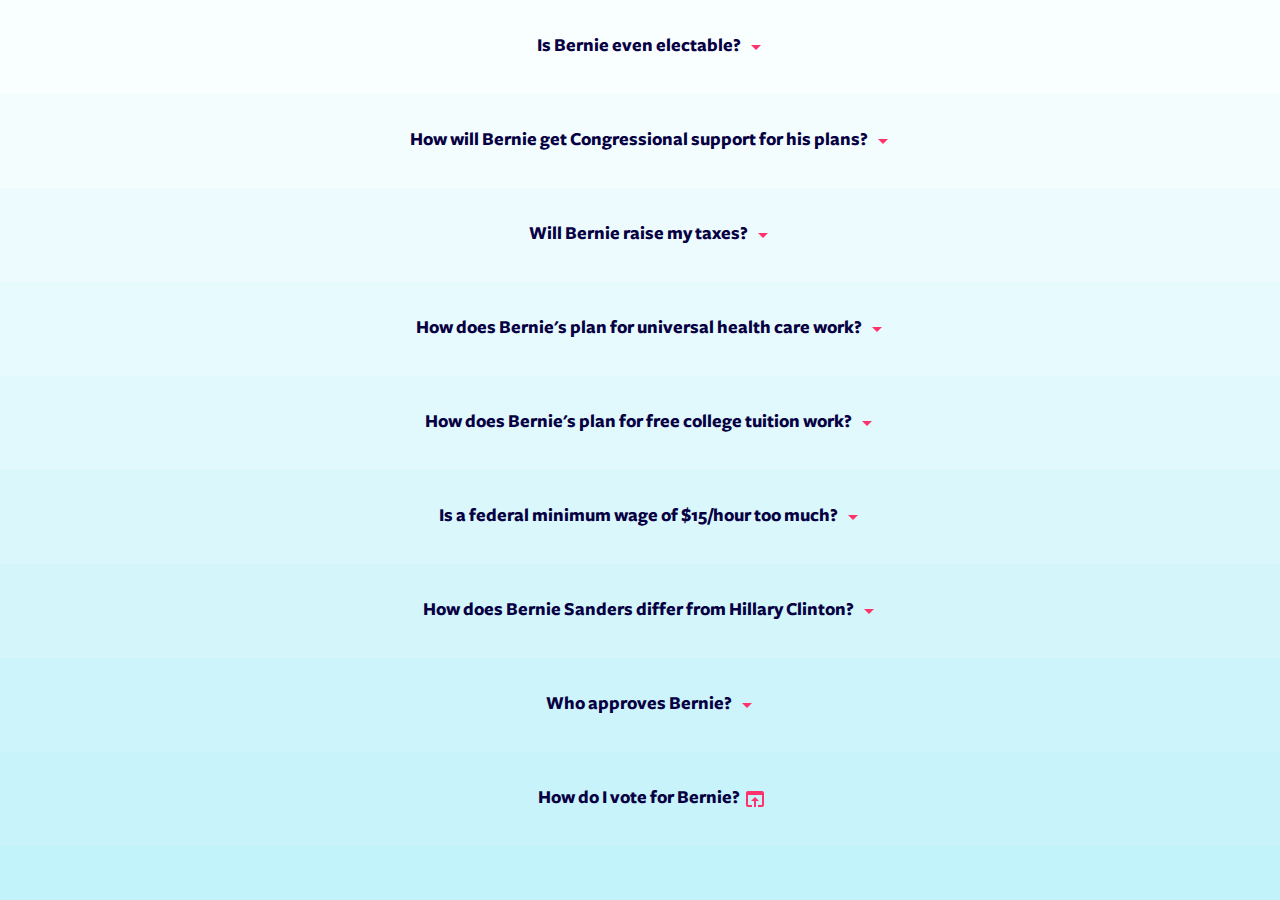
==== index.html @ 49d9fd8c "Update 2016-04-08T23:57:24.904Z" ====
<!doctype html><html lang="en"><head><meta charset="utf-8"><meta name="description" content=""><meta name="viewport" content="width=device-width, initial-scale=1"><meta name="generator" content="Polymer Starter Kit"><title>Sanders Canvassing</title><link rel="shortcut icon" href="images/icon.svg" type="image/svg"><meta name="theme-color" content="#2E3AA1"><link rel="manifest" href="manifest.json"><meta name="msapplication-TileColor" content="#3372DF"><meta name="mobile-web-app-capable" content="yes"><meta name="application-name" content="PSK"><link rel="icon" sizes="192x192" href="images/touch/chrome-touch-icon-192x192.png"><meta name="apple-mobile-web-app-capable" content="yes"><meta name="apple-mobile-web-app-status-bar-style" content="black"><meta name="apple-mobile-web-app-title" content="Sanders Canvassing"><link rel="apple-touch-icon" href="images/touch/apple-touch-icon-57x57.png"><meta name="msapplication-TileImage" content="images/touch/ms-touch-icon-144x144-precomposed.png"><link rel="stylesheet" href="styles/main.css"><script src="bower_components/webcomponentsjs/webcomponents-lite.min.js"></script><link rel="import" href="elements/elements.html"><link rel="import" href="styles/shared-styles.html"></head><body unresolved=""><template is="dom-bind" id="app"><style is="custom-style" include="shared-styles"></style><style is="custom-style">
          .inherit {
              color: inherit;
              background-color: inherit;
          }

          .padBottom {
              margin-bottom: 50px;
          }

          paper-button.customLink {
            --paper-button-raised-keyboard-focus:
            {
                font-weight: normal;
            }

            --paper-button-flat-keyboard-focus::after {
                font-weight: normal;
            }
            
            --paper-button: {
                border-top: 0;
                border-left: 1px solid #353535;
                border-right: 1px solid #353535;
                border-bottom: 1px solid #353535;
                text-transform: inherit;
                /* TODO: Figure out how to get rid of this !important */
                font-weight: normal !important;                  
            }
          }

          iron-icon.customLink {
              --iron-icon-height: 16px;
              --iron-icon-width: 16px;
              --iron-icon-stroke-color: #FF336C;
              --iron-icon-fill-color: #FF336C;
              padding-left: 5px;
              padding-bottom: 2px;
          }
      </style><my-accordion class="topcontent"><my-accordion-page key="1" title="Is Bernie even electable?"><img src="images/d1main.svg" alt="Electability"><my-accordion class="subcontent-drawer"><my-accordion-page key="1" title="If Bernie is more electable, why is he behind in delegate count?"><img src="images/d1subdrawer1.svg" alt="DelegateCount"></my-accordion-page></my-accordion></my-accordion-page><my-accordion-page key="2" title="How will Bernie get Congressional support for his plans?"><img src="images/d2main.svg" alt="CongressionalSupport" class="padBottom"><my-accordion><my-accordion-page key="1" title="What has Bernie managed to get through Congress?"><img src="images/d2subdrawer1.svg" alt="Congress"></my-accordion-page><my-accordion-page key="2" title="What are Bernie's other qualifications?"><img src="images/d2subdrawer2.svg" alt="Qualifications"></my-accordion-page></my-accordion></my-accordion-page><my-accordion-page key="3" title="Will Bernie raise my taxes?"><img src="images/d3main.svg" usemap="#taxes" alt="Taxes" class="padBottom"><map name="taxes"><area shape="rect" coords="7,77,237,142" href="http://www.bernietax.com/#0.0" alt="TaxCalculator" target="_blank"></map><my-accordion><my-accordion-page key="1" title="How will Bernie spend the extra tax money?"><img src="images/d3subdrawer1.svg"></my-accordion-page></my-accordion></my-accordion-page><my-accordion-page key="4" title="How does Bernie's plan for universal health care work?"><img src="images/d4main.svg" usemap="#healthcare" alt="Healthcare" class="padBottom"><map name="healthcare"><area shape="rect" coords="40,313,270,379" href="http://valadian.github.io/SandersHealthcareCalculator" alt="HealtcareCalculator" target="_blank"></map><my-accordion><my-accordion-page key="1" title="Will it be expensive?"><img src="images/d4subdrawer1.svg" alt="IsItExpensive"></my-accordion-page><my-accordion-page key="2" title="How will Bernie pay for it?"><img src="images/d4subdrawer2.svg" alt="PayForIt"></my-accordion-page></my-accordion></my-accordion-page><my-accordion-page key="5" title="How does Bernie's plan for free college tuition work?"><img src="images/d5main.svg" alt="CollegePlan"></my-accordion-page><my-accordion-page key="6" title="Is a federal minimum wage of $15/hour too much?"><img src="images/d6main.svg" alt="MinimumWage" class="padBottom"><my-accordion><my-accordion-page key="1" title="Is the current federal wage really a starvation wage?"><img src="images/d6subdrawer1.svg" alt="StarvationWage"></my-accordion-page><my-accordion-page key="2" title="Won't increasing the minimum wage harm small businesses?"><img src="images/d6subdrawer2.svg" alt="SmallBusiness"></my-accordion-page></my-accordion></my-accordion-page><my-accordion-page key="7" title="How does Bernie Sanders differ from Hillary Clinton?"><img src="images/d7main.svg" alt="Differences"></my-accordion-page><my-accordion-page key="8" title="Who approves Bernie?"><img src="images/D8main.svg" alt="Approval" usemap="#endorsements"><map name="endorsements"><area shape="rect" coords="39,1016,270,1081" href="https://en.wikipedia.org/wiki/List_of_Bernie_Sanders_presidential_campaign_endorsements,_2016" alt="Endorsements" target="_blank"></map></my-accordion-page><my-accordion-page key="9" title="How do I vote for Bernie?" link-url="https://vote.berniesanders.com/"></my-accordion-page></my-accordion></template><script src="scripts/app.js"></script></body></html>
---- styles/main.css ----
@font-face{font-family:JubilatWeb;src:url(../fonts/jubilat-regular-webfont.ttf)}@font-face{font-family:JubilatWeb;src:url(../fonts/jubilat-bold-webfont.ttf);font-weight:700}@font-face{font-family:FreightSansWeb;src:url(../fonts/freight-sans-bold-opentype.otf);font-weight:700}@font-face{font-family:FreightSansWeb;src:url(../fonts/freight-sans-light-opentype.otf)}body{background:#C2F2FA;font-family:JubilatWeb,FreightSansWeb,Roboto,'Helvetica Neue',Helvetica,Arial,sans-serif;color:#333}.page-title{outline:0}
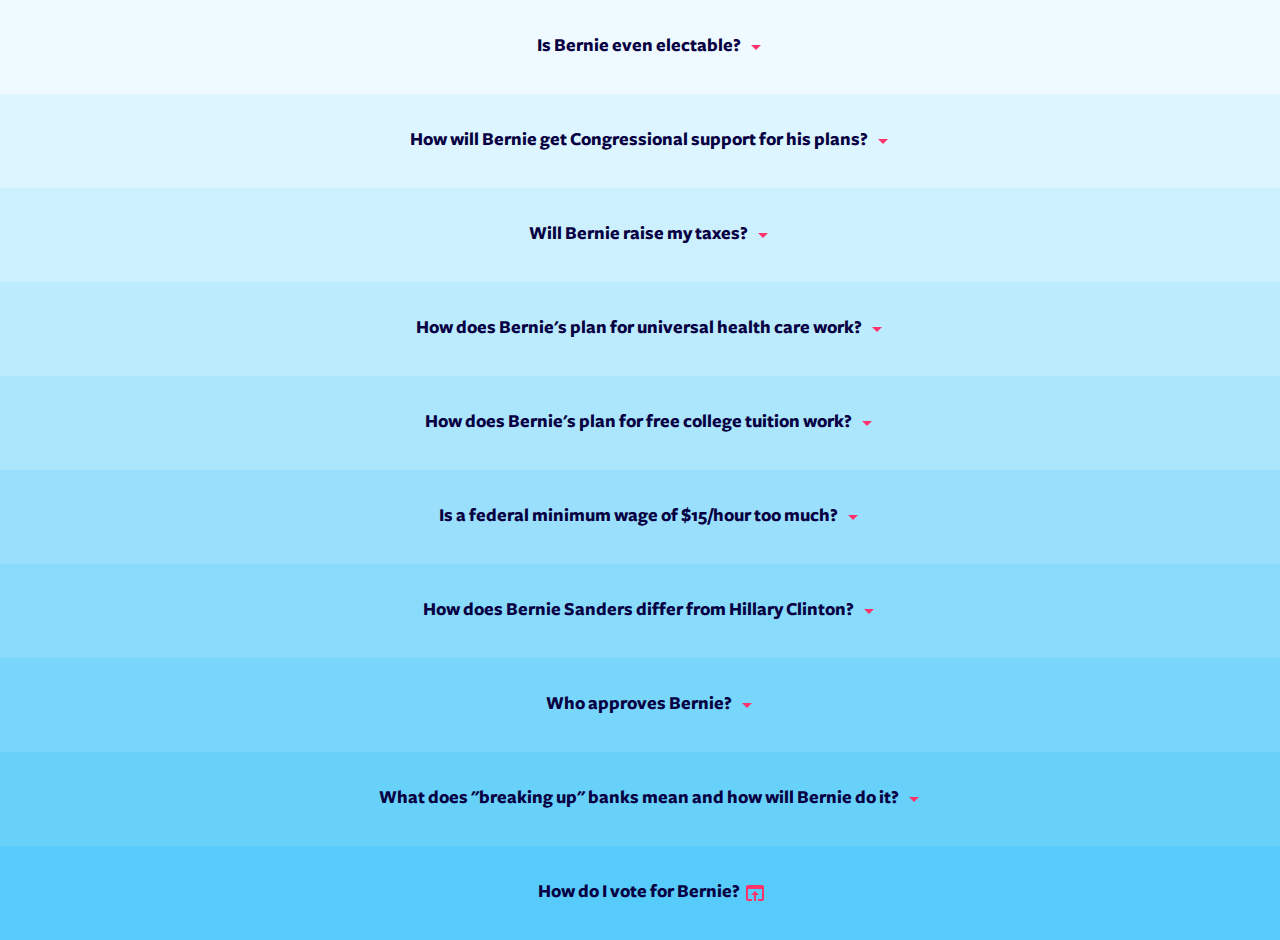
==== commit 90bd211d: "Update 2016-04-09T05:29:20.812Z" ====
--- a/index.html
+++ b/index.html
@@ -1,4 +1,4 @@
-<!doctype html><html lang="en"><head><meta charset="utf-8"><meta name="description" content=""><meta name="viewport" content="width=device-width, initial-scale=1"><meta name="generator" content="Polymer Starter Kit"><title>Sanders Canvassing</title><link rel="shortcut icon" href="images/icon.svg" type="image/svg"><meta name="theme-color" content="#2E3AA1"><link rel="manifest" href="manifest.json"><meta name="msapplication-TileColor" content="#3372DF"><meta name="mobile-web-app-capable" content="yes"><meta name="application-name" content="PSK"><link rel="icon" sizes="192x192" href="images/touch/chrome-touch-icon-192x192.png"><meta name="apple-mobile-web-app-capable" content="yes"><meta name="apple-mobile-web-app-status-bar-style" content="black"><meta name="apple-mobile-web-app-title" content="Sanders Canvassing"><link rel="apple-touch-icon" href="images/touch/apple-touch-icon-57x57.png"><meta name="msapplication-TileImage" content="images/touch/ms-touch-icon-144x144-precomposed.png"><link rel="stylesheet" href="styles/main.css"><script src="bower_components/webcomponentsjs/webcomponents-lite.min.js"></script><link rel="import" href="elements/elements.html"><link rel="import" href="styles/shared-styles.html"></head><body unresolved=""><template is="dom-bind" id="app"><style is="custom-style" include="shared-styles"></style><style is="custom-style">
+<!doctype html><html lang="en"><head><meta charset="utf-8"><meta name="description" content=""><meta name="viewport" content="width=device-width, initial-scale=1"><meta name="generator" content="Polymer Starter Kit"><title>Sanders Canvassing</title><link rel="shortcut icon" href="images/icon.svg" type="image/svg"><base target="_blank"><meta name="theme-color" content="#2E3AA1"><link rel="manifest" href="manifest.json"><meta name="msapplication-TileColor" content="#3372DF"><meta name="mobile-web-app-capable" content="yes"><meta name="application-name" content="PSK"><link rel="icon" sizes="192x192" href="images/touch/chrome-touch-icon-192x192.png"><meta name="apple-mobile-web-app-capable" content="yes"><meta name="apple-mobile-web-app-status-bar-style" content="black"><meta name="apple-mobile-web-app-title" content="Sanders Canvassing"><link rel="apple-touch-icon" href="images/touch/apple-touch-icon-57x57.png"><meta name="msapplication-TileImage" content="images/touch/ms-touch-icon-144x144-precomposed.png"><link rel="stylesheet" href="styles/main.css"><script src="bower_components/webcomponentsjs/webcomponents-lite.min.js"></script><link rel="import" href="elements/elements.html"><link rel="import" href="styles/shared-styles.html"></head><body unresolved=""><template is="dom-bind" id="app"><style is="custom-style" include="shared-styles"></style><style is="custom-style">
           .inherit {
               color: inherit;
               background-color: inherit;
@@ -37,4 +37,4 @@
               padding-left: 5px;
               padding-bottom: 2px;
           }
-      </style><my-accordion class="topcontent"><my-accordion-page key="1" title="Is Bernie even electable?"><img src="images/d1main.svg" alt="Electability"><my-accordion class="subcontent-drawer"><my-accordion-page key="1" title="If Bernie is more electable, why is he behind in delegate count?"><img src="images/d1subdrawer1.svg" alt="DelegateCount"></my-accordion-page></my-accordion></my-accordion-page><my-accordion-page key="2" title="How will Bernie get Congressional support for his plans?"><img src="images/d2main.svg" alt="CongressionalSupport" class="padBottom"><my-accordion><my-accordion-page key="1" title="What has Bernie managed to get through Congress?"><img src="images/d2subdrawer1.svg" alt="Congress"></my-accordion-page><my-accordion-page key="2" title="What are Bernie's other qualifications?"><img src="images/d2subdrawer2.svg" alt="Qualifications"></my-accordion-page></my-accordion></my-accordion-page><my-accordion-page key="3" title="Will Bernie raise my taxes?"><img src="images/d3main.svg" usemap="#taxes" alt="Taxes" class="padBottom"><map name="taxes"><area shape="rect" coords="7,77,237,142" href="http://www.bernietax.com/#0.0" alt="TaxCalculator" target="_blank"></map><my-accordion><my-accordion-page key="1" title="How will Bernie spend the extra tax money?"><img src="images/d3subdrawer1.svg"></my-accordion-page></my-accordion></my-accordion-page><my-accordion-page key="4" title="How does Bernie's plan for universal health care work?"><img src="images/d4main.svg" usemap="#healthcare" alt="Healthcare" class="padBottom"><map name="healthcare"><area shape="rect" coords="40,313,270,379" href="http://valadian.github.io/SandersHealthcareCalculator" alt="HealtcareCalculator" target="_blank"></map><my-accordion><my-accordion-page key="1" title="Will it be expensive?"><img src="images/d4subdrawer1.svg" alt="IsItExpensive"></my-accordion-page><my-accordion-page key="2" title="How will Bernie pay for it?"><img src="images/d4subdrawer2.svg" alt="PayForIt"></my-accordion-page></my-accordion></my-accordion-page><my-accordion-page key="5" title="How does Bernie's plan for free college tuition work?"><img src="images/d5main.svg" alt="CollegePlan"></my-accordion-page><my-accordion-page key="6" title="Is a federal minimum wage of $15/hour too much?"><img src="images/d6main.svg" alt="MinimumWage" class="padBottom"><my-accordion><my-accordion-page key="1" title="Is the current federal wage really a starvation wage?"><img src="images/d6subdrawer1.svg" alt="StarvationWage"></my-accordion-page><my-accordion-page key="2" title="Won't increasing the minimum wage harm small businesses?"><img src="images/d6subdrawer2.svg" alt="SmallBusiness"></my-accordion-page></my-accordion></my-accordion-page><my-accordion-page key="7" title="How does Bernie Sanders differ from Hillary Clinton?"><img src="images/d7main.svg" alt="Differences"></my-accordion-page><my-accordion-page key="8" title="Who approves Bernie?"><img src="images/D8main.svg" alt="Approval" usemap="#endorsements"><map name="endorsements"><area shape="rect" coords="39,1016,270,1081" href="https://en.wikipedia.org/wiki/List_of_Bernie_Sanders_presidential_campaign_endorsements,_2016" alt="Endorsements" target="_blank"></map></my-accordion-page><my-accordion-page key="9" title="How do I vote for Bernie?" link-url="https://vote.berniesanders.com/"></my-accordion-page></my-accordion></template><script src="scripts/app.js"></script></body></html>+      </style><my-accordion class="topcontent"><my-accordion-page key="1" title="Is Bernie even electable?"><img src="images/d1main.svg" alt="Electability"><my-accordion class="subcontent-drawer"><my-accordion-page key="1" title="If Bernie is more electable, why is he behind in delegate count?"><img src="images/d1subdrawer1.svg" alt="DelegateCount"></my-accordion-page><my-accordion-page key="2" title="Sources and Additional Reading"><ul><li><a href="https://www.qu.edu/images/polling/us/us02182016_Urpfd42.pdf">Quinnipiac University Poll: American Voters Feel the Bern:</a></li><li><a href="http://fivethirtyeight.com/features/donald-trump-is-really-unpopular-with-general-election-voters/">FiveThirtyEight Favorability Ratings:</a></li><li><a href="http://robertreich.org/post/138036377515">General Election Matchups:</a></li><li><a href="http://elections.huffingtonpost.com/pollster/2016-national-democratic-primary">HuffPost’s 2016 National Democratic Primary Poll tracker:</a></li><li><a href="http://time.com/4279143/bernie-sanders-breaks-fundraising-record/">Time: Bernie Sanders Breaks Fundraising Record:</a></li><li><a href="http://www.theatlantic.com/politics/archive/2016/03/bernie-sanders-fundraising/471648/">The Atlantic: Bernie Sanders’s Big Money:</a></li><li><a href="http://www.nytimes.com/interactive/2016/us/elections/election-2016-campaign-money-race.html">NYT: Campaign funding:</a></li><li><a href="http://observer.com/2015/12/shock-poll-bernie-sanders-is-the-most-electable-candidate-in-either-party/">Bernie Sanders is the Most Electable Candidate in Either Party:</a></li><li><a href="http://www.huffingtonpost.com/benjamin-studebaker/why-bernie-sanders-is-more-electable_b_9219882.html">Why Bernie Sanders is more Electable:</a></li><li><a href="http://www.salon.com/2016/02/19/hillary_clinton_just_cant_win_democrats_need_to_accept_that_only_bernie_sanders_can_defeat_the_gop/">Only Bernie Sanders can defeat the GOP</a></li></ul></my-accordion-page></my-accordion></my-accordion-page><my-accordion-page key="2" title="How will Bernie get Congressional support for his plans?"><img src="images/d2main.svg" alt="CongressionalSupport" class="padBottom"><my-accordion><my-accordion-page key="1" title="What has Bernie managed to get through Congress?"><img src="images/d2subdrawer1.svg" alt="Congress"></my-accordion-page><my-accordion-page key="2" title="What are Bernie's other qualifications?"><img src="images/d2subdrawer2.svg" alt="Qualifications"></my-accordion-page><my-accordion-page key="3" title="Sources and Additional Reading"><ul><li><a href="https://docs.google.com/spreadsheets/d/1MZGzbSWESE8t18GGzrgc2FfL0b5tz-vmNf-F_-w5yN4/edit?usp=sharing">The complete list of Sanders Democrats:</a></li><li><a href="https://www.facebook.com/SandersDemocrats/">Sanders Democrats Facebook Group:</a></li><li><a href="http://www.rollingstone.com/politics/news/inside-the-horror-show-that-is-congress-20050825">2005 Rolling Stone profile:</a></li><li><a href="http://www.alternet.org/election-2016/bernie-gets-it-done-sanders-record-pushing-through-major-reforms-will-surprise-you">Alternet: Bernie Gets it Done:</a></li><li><a href="http://www.nytimes.com/2016/03/15/us/politics/bernie-sanders-amendments.html">NYT: Via Legislative Side Doors, Bernie Sanders Won Modest Victories:</a></li><li><a href="http://www.msnbc.com/msnbc/bernie-sanders-remakes-budget-committee-his-image">MSNBC: Bernie Sanders remakes Budget Committee in his image:</a></li><li><a href="http://www.sanders.senate.gov/legislative-landmarks">Legislative Landmarks</a></li></ul></my-accordion-page></my-accordion></my-accordion-page><my-accordion-page key="3" title="Will Bernie raise my taxes?"><img src="images/d3main.svg" usemap="#taxes" alt="Taxes" class="padBottom"><map name="taxes"><area shape="rect" coords="7,77,237,142" href="http://www.bernietax.com/#0.0" alt="TaxCalculator" target="_blank"></map><my-accordion><my-accordion-page key="1" title="How will Bernie spend the extra tax money?"><img src="images/d3subdrawer1.svg"></my-accordion-page><my-accordion-page key="2" title="Sources and Additional Reading"><ul><li><a href="http://www.berniesanders.com">berniesanders.com</a></li></ul></my-accordion-page></my-accordion></my-accordion-page><my-accordion-page key="4" title="How does Bernie's plan for universal health care work?"><img src="images/d4main.svg" usemap="#healthcare" alt="Healthcare" class="padBottom"><map name="healthcare"><area shape="rect" coords="40,313,270,379" href="http://valadian.github.io/SandersHealthcareCalculator" alt="HealtcareCalculator" target="_blank"></map><my-accordion><my-accordion-page key="1" title="Will it be expensive?"><img src="images/d4subdrawer1.svg" alt="IsItExpensive"></my-accordion-page><my-accordion-page key="2" title="How will Bernie pay for it?"><img src="images/d4subdrawer2.svg" alt="PayForIt"></my-accordion-page><my-accordion-page key="3" title="Sources and Additional Reading"><ul><li><a href="http://www.berniesanders.com">Policy info from berniesanders.com</a></li><li><a href="http://www.commonwealthfund.org/publications/press-releases/2015/oct/us-spends-more-on-health-care-than-other-nations">The Common Wealth Fund: US Spends more on Health Care than other High-Income Nations But has Lower Life Expectancy, Worse Health:</a></li><li><a href="http://www.bbc.com/news/business-28212223">http://www.bbc.com/news/business-28212223</a></li><li><a href="http://www.alternet.org/economy/robert-reich-would-you-rather-2-or-3-big-health-">http://www.alternet.org/economy/robert-reich-would-you-rather-2-or-3-big-health-</a></li><li><a href="http://www.ibtimes.com/obamacare-effect-top-us-insurers-reward-shareholders-healthcare-costs-climb-2032391">insurance-companies-or-govt-run-single-payer</a></li><li><a href="http://www.modernhealthcare.com/article/20150203/NEWS/302039967">http://www.modernhealthcare.com/article/20150203/NEWS/302039967</a></li><li><a href="http://connect.dcat.org/blogs/patricia-van-arnum/2015/08/03/outlook-2018-the-current-">http://connect.dcat.org/blogs/patricia-van-arnum/2015/08/03/outlook-2018-the-current-and-future-direction-of-the-pharma-industry#.VvyFPZNViko</a></li></ul></my-accordion-page></my-accordion></my-accordion-page><my-accordion-page key="5" title="How does Bernie's plan for free college tuition work?"><img src="images/d5main.svg" alt="CollegePlan"><my-accordion><my-accordion-page key="1" title="Sources and Additional Reading"><ul><li><a href="http://www.berniesanders.com">Info from berniesanders.com</a></li></ul></my-accordion-page></my-accordion></my-accordion-page><my-accordion-page key="6" title="Is a federal minimum wage of $15/hour too much?"><img src="images/d6main.svg" alt="MinimumWage" class="padBottom"><my-accordion><my-accordion-page key="1" title="Is the current federal wage really a starvation wage?"><img src="images/d6subdrawer1.svg" alt="StarvationWage"></my-accordion-page><my-accordion-page key="2" title="Won't increasing the minimum wage harm small businesses?"><img src="images/d6subdrawer2.svg" alt="SmallBusiness"></my-accordion-page><my-accordion-page key="3" title="Sources and Additional Reading"><ul><li><a href="http://www.berniesanders.com">Berniesanders.com</a></li><li><a href="http://www.feelthebern.org">feelthebern.org</a></li><li><a href="http://www.epi.org/publication/safety-net-savings-from-raising-minimum-wage/">Graphs on the minimum wage:</a></li><li><a href="http://nlihc.org/sites/default/files/oor/OOR2015_Factsheet.pdf">2015 National Low Income Housing Coalition Factsheet:</a></li><li><a href="http://www.thenation.com/article/bernie-sanders-will-make-the-economy-great-again/">The Nation: Bernie Sanders Will Make the Economy Great Again:</a></li><li><a href="http://www.seattle.gov/laborstandards/minimum-wage">Seattle’s $15/hr minimum wage:</a></li><li><a href="http://cepr.net/blogs/cepr-blog/2014-job-creation-in-states-that-raised-the-minimum-wage">Center for Economic and Policy Research’s 2014 study on the benefits of raising the minimum wage:</a></li><li><a href="http://www.theatlantic.com/politics/archive/2016/03/a-major-leap-for-the-minimum-wage/475920/">The Atlantic: A Major Leap for the Minimum Wage:</a></li></ul></my-accordion-page></my-accordion></my-accordion-page><my-accordion-page key="7" title="How does Bernie Sanders differ from Hillary Clinton?"><img src="images/d7main.svg" alt="Differences"><my-accordion><my-accordion-page key="1" title="Sources and Additional Reading"><ul><li><a href="http://www.politifact.com/punditfact/article/2015/sep/02/11-examples-hillary-clinton-and-bernie-sanders-hol/">Voting Record Chart:</a></li><li><a href="http://www.politifact.com/truth-o-meter/statements/2015/jul/07/facebook-posts/meme-says-hillary-clintons-top-donors-are-banks-an/">Funding Chart:</a></li><li><a href="http://politicalcompass.org/uselection2016">Political Compass Chart:</a></li></ul></my-accordion-page></my-accordion></my-accordion-page><my-accordion-page key="8" title="Who approves Bernie?"><img src="images/D8main.svg" alt="Approval" usemap="#endorsements"><map name="endorsements"><area shape="rect" coords="39,1016,270,1081" href="https://en.wikipedia.org/wiki/List_of_Bernie_Sanders_presidential_campaign_endorsements,_2016" alt="Endorsements" target="_blank"></map><my-accordion><my-accordion-page key="1" title="Sources and Additional Reading"><ul><li><a href="http://www.nytimes.com/live/new-hampshire-primary-2016-election/a-prominent-bernie-sanders-critic-ta-nehisi-coates-is-now-a-fan/">Ta Nehisi Coates:</a></li><li><a href="http://vetsforbernie.org/what-vets-say-about-bernie/">Veterans:</a></li><li><a href="http://vetsforbernie.org/honors/">Veterans:</a></li><li><a href="http://www.politicususa.com/2016/01/14/170-economists-bernie-sanders-plan-reform-wall-st-rein-greed.html">170 top economists:</a></li><li><a href="http://www.politico.com/story/2016/02/bernie-sanders-robert-reich-endorsement-219892">Robert Reich:</a></li><li><a href="http://www.democracynow.org/2015/11/12/stiglitz_sanders_is_right_everybody_has">Joseph Stiglitz:</a></li><li><a href="http://www.theguardian.com/us-news/commentisfree/2016/feb/16/thomas-piketty-bernie-sanders-us-election-2016">Thomas Piketty:</a></li><li><a href="https://www.facebook.com/drcornelwest/posts/10155953989390111">Dr. Cornel West:</a></li><li><a href="http://www.thenation.com/article/bernie-sanders-just-won-two-of-his-biggest-endorsements-in-a-long-campaign/">Tulsi Gabbard:</a></li><li><a href="https://berniesanders.com/artists/">Artists for Bernie:</a></li><li><a href="http://feelthebern.org/endorsements-for-bernie-sanders/">Individuals/Organizations:</a></li></ul></my-accordion-page></my-accordion></my-accordion-page><my-accordion-page key="9" title="What does &quot;breaking up&quot; banks mean and how will Bernie do it?"><img src="images/d9main.svg" alt="BreakingUpBanks"><my-accordion><my-accordion><my-accordion-page key="1" title="Sources and Additional Reading"><ul><li><a href="http://www.citizen.org/Page.aspx?pid=5359">Breaking Up Banks FAQs:</a></li><li><a href="https://berniesanders.com/statement-by-senator-bernie-sanders-on-wall-street-and-the-economy/">Bernie’s plan:</a></li><li><a href="http://rooseveltinstitute.org/sanders-ending-tbtf/">http://rooseveltinstitute.org/sanders-ending-tbtf/</a></li></ul></my-accordion-page></my-accordion></my-accordion></my-accordion-page><my-accordion-page key="10" title="How do I vote for Bernie?" link-url="https://vote.berniesanders.com/"></my-accordion-page></my-accordion></template><script src="scripts/app.js"></script></body></html>--- a/styles/main.css
+++ b/styles/main.css
@@ -1 +1 @@
-@font-face{font-family:JubilatWeb;src:url(../fonts/jubilat-regular-webfont.ttf)}@font-face{font-family:JubilatWeb;src:url(../fonts/jubilat-bold-webfont.ttf);font-weight:700}@font-face{font-family:FreightSansWeb;src:url(../fonts/freight-sans-bold-opentype.otf);font-weight:700}@font-face{font-family:FreightSansWeb;src:url(../fonts/freight-sans-light-opentype.otf)}body{background:#C2F2FA;font-family:JubilatWeb,FreightSansWeb,Roboto,'Helvetica Neue',Helvetica,Arial,sans-serif;color:#333}.page-title{outline:0}+@font-face{font-family:JubilatWeb;src:url(../fonts/jubilat-regular-webfont.ttf)}@font-face{font-family:JubilatWeb;src:url(../fonts/jubilat-bold-webfont.ttf);font-weight:700}@font-face{font-family:FreightSansWeb;src:url(../fonts/freight-sans-bold-opentype.otf);font-weight:700}@font-face{font-family:FreightSansWeb;src:url(../fonts/freight-sans-light-opentype.otf)}body{background:#57CCFA;font-family:JubilatWeb,FreightSansWeb,Roboto,'Helvetica Neue',Helvetica,Arial,sans-serif;color:#333}.page-title{outline:0}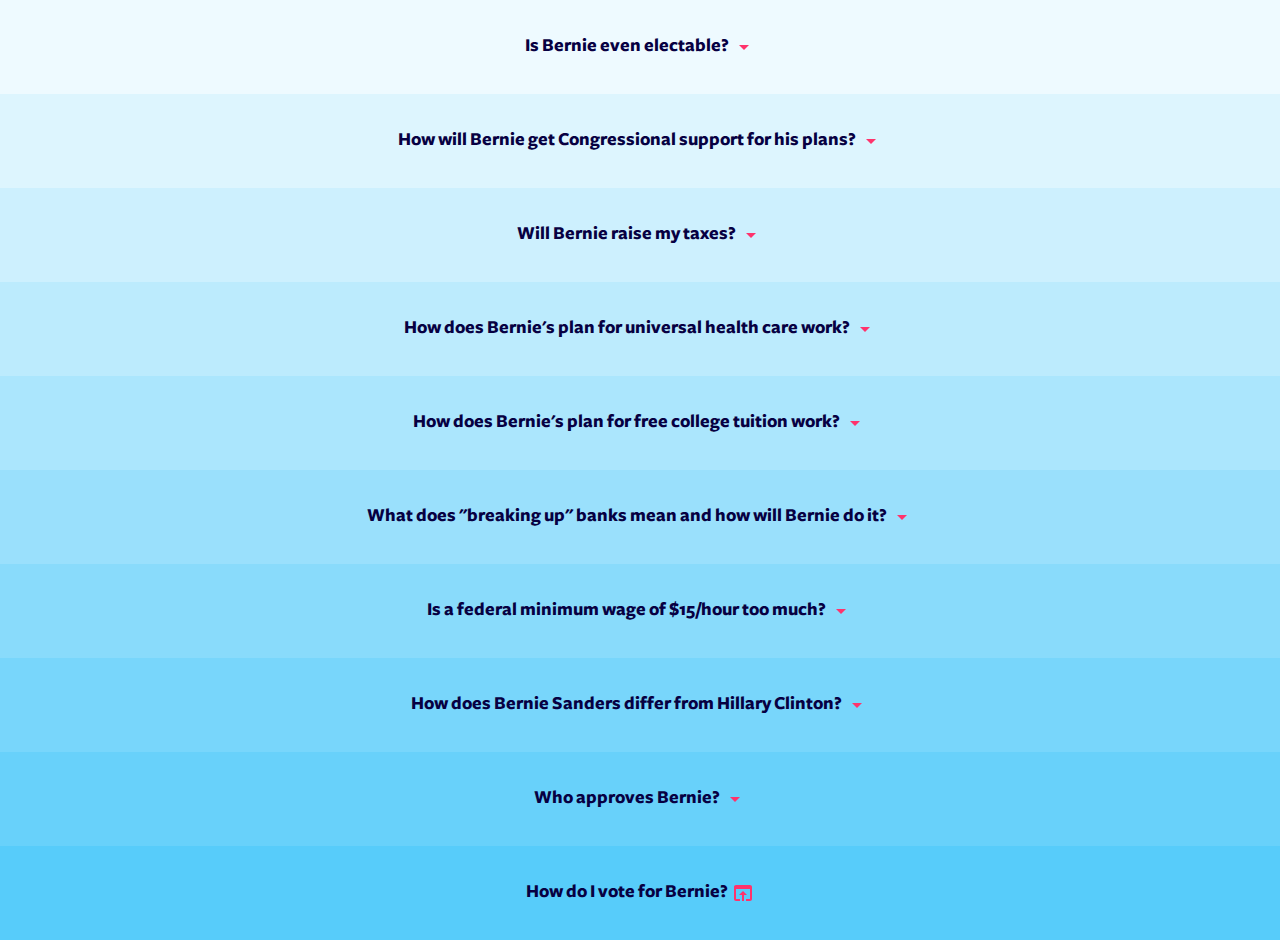
==== commit 92f98b43: "Update 2016-04-09T18:18:57.815Z" ====
--- a/index.html
+++ b/index.html
@@ -37,4 +37,4 @@
               padding-left: 5px;
               padding-bottom: 2px;
           }
-      </style><my-accordion class="topcontent"><my-accordion-page key="1" title="Is Bernie even electable?"><img src="images/d1main.svg" alt="Electability"><my-accordion class="subcontent-drawer"><my-accordion-page key="1" title="If Bernie is more electable, why is he behind in delegate count?"><img src="images/d1subdrawer1.svg" alt="DelegateCount"></my-accordion-page><my-accordion-page key="2" title="Sources and Additional Reading"><ul><li><a href="https://www.qu.edu/images/polling/us/us02182016_Urpfd42.pdf">Quinnipiac University Poll: American Voters Feel the Bern:</a></li><li><a href="http://fivethirtyeight.com/features/donald-trump-is-really-unpopular-with-general-election-voters/">FiveThirtyEight Favorability Ratings:</a></li><li><a href="http://robertreich.org/post/138036377515">General Election Matchups:</a></li><li><a href="http://elections.huffingtonpost.com/pollster/2016-national-democratic-primary">HuffPost’s 2016 National Democratic Primary Poll tracker:</a></li><li><a href="http://time.com/4279143/bernie-sanders-breaks-fundraising-record/">Time: Bernie Sanders Breaks Fundraising Record:</a></li><li><a href="http://www.theatlantic.com/politics/archive/2016/03/bernie-sanders-fundraising/471648/">The Atlantic: Bernie Sanders’s Big Money:</a></li><li><a href="http://www.nytimes.com/interactive/2016/us/elections/election-2016-campaign-money-race.html">NYT: Campaign funding:</a></li><li><a href="http://observer.com/2015/12/shock-poll-bernie-sanders-is-the-most-electable-candidate-in-either-party/">Bernie Sanders is the Most Electable Candidate in Either Party:</a></li><li><a href="http://www.huffingtonpost.com/benjamin-studebaker/why-bernie-sanders-is-more-electable_b_9219882.html">Why Bernie Sanders is more Electable:</a></li><li><a href="http://www.salon.com/2016/02/19/hillary_clinton_just_cant_win_democrats_need_to_accept_that_only_bernie_sanders_can_defeat_the_gop/">Only Bernie Sanders can defeat the GOP</a></li></ul></my-accordion-page></my-accordion></my-accordion-page><my-accordion-page key="2" title="How will Bernie get Congressional support for his plans?"><img src="images/d2main.svg" alt="CongressionalSupport" class="padBottom"><my-accordion><my-accordion-page key="1" title="What has Bernie managed to get through Congress?"><img src="images/d2subdrawer1.svg" alt="Congress"></my-accordion-page><my-accordion-page key="2" title="What are Bernie's other qualifications?"><img src="images/d2subdrawer2.svg" alt="Qualifications"></my-accordion-page><my-accordion-page key="3" title="Sources and Additional Reading"><ul><li><a href="https://docs.google.com/spreadsheets/d/1MZGzbSWESE8t18GGzrgc2FfL0b5tz-vmNf-F_-w5yN4/edit?usp=sharing">The complete list of Sanders Democrats:</a></li><li><a href="https://www.facebook.com/SandersDemocrats/">Sanders Democrats Facebook Group:</a></li><li><a href="http://www.rollingstone.com/politics/news/inside-the-horror-show-that-is-congress-20050825">2005 Rolling Stone profile:</a></li><li><a href="http://www.alternet.org/election-2016/bernie-gets-it-done-sanders-record-pushing-through-major-reforms-will-surprise-you">Alternet: Bernie Gets it Done:</a></li><li><a href="http://www.nytimes.com/2016/03/15/us/politics/bernie-sanders-amendments.html">NYT: Via Legislative Side Doors, Bernie Sanders Won Modest Victories:</a></li><li><a href="http://www.msnbc.com/msnbc/bernie-sanders-remakes-budget-committee-his-image">MSNBC: Bernie Sanders remakes Budget Committee in his image:</a></li><li><a href="http://www.sanders.senate.gov/legislative-landmarks">Legislative Landmarks</a></li></ul></my-accordion-page></my-accordion></my-accordion-page><my-accordion-page key="3" title="Will Bernie raise my taxes?"><img src="images/d3main.svg" usemap="#taxes" alt="Taxes" class="padBottom"><map name="taxes"><area shape="rect" coords="7,77,237,142" href="http://www.bernietax.com/#0.0" alt="TaxCalculator" target="_blank"></map><my-accordion><my-accordion-page key="1" title="How will Bernie spend the extra tax money?"><img src="images/d3subdrawer1.svg"></my-accordion-page><my-accordion-page key="2" title="Sources and Additional Reading"><ul><li><a href="http://www.berniesanders.com">berniesanders.com</a></li></ul></my-accordion-page></my-accordion></my-accordion-page><my-accordion-page key="4" title="How does Bernie's plan for universal health care work?"><img src="images/d4main.svg" usemap="#healthcare" alt="Healthcare" class="padBottom"><map name="healthcare"><area shape="rect" coords="40,313,270,379" href="http://valadian.github.io/SandersHealthcareCalculator" alt="HealtcareCalculator" target="_blank"></map><my-accordion><my-accordion-page key="1" title="Will it be expensive?"><img src="images/d4subdrawer1.svg" alt="IsItExpensive"></my-accordion-page><my-accordion-page key="2" title="How will Bernie pay for it?"><img src="images/d4subdrawer2.svg" alt="PayForIt"></my-accordion-page><my-accordion-page key="3" title="Sources and Additional Reading"><ul><li><a href="http://www.berniesanders.com">Policy info from berniesanders.com</a></li><li><a href="http://www.commonwealthfund.org/publications/press-releases/2015/oct/us-spends-more-on-health-care-than-other-nations">The Common Wealth Fund: US Spends more on Health Care than other High-Income Nations But has Lower Life Expectancy, Worse Health:</a></li><li><a href="http://www.bbc.com/news/business-28212223">http://www.bbc.com/news/business-28212223</a></li><li><a href="http://www.alternet.org/economy/robert-reich-would-you-rather-2-or-3-big-health-">http://www.alternet.org/economy/robert-reich-would-you-rather-2-or-3-big-health-</a></li><li><a href="http://www.ibtimes.com/obamacare-effect-top-us-insurers-reward-shareholders-healthcare-costs-climb-2032391">insurance-companies-or-govt-run-single-payer</a></li><li><a href="http://www.modernhealthcare.com/article/20150203/NEWS/302039967">http://www.modernhealthcare.com/article/20150203/NEWS/302039967</a></li><li><a href="http://connect.dcat.org/blogs/patricia-van-arnum/2015/08/03/outlook-2018-the-current-">http://connect.dcat.org/blogs/patricia-van-arnum/2015/08/03/outlook-2018-the-current-and-future-direction-of-the-pharma-industry#.VvyFPZNViko</a></li></ul></my-accordion-page></my-accordion></my-accordion-page><my-accordion-page key="5" title="How does Bernie's plan for free college tuition work?"><img src="images/d5main.svg" alt="CollegePlan"><my-accordion><my-accordion-page key="1" title="Sources and Additional Reading"><ul><li><a href="http://www.berniesanders.com">Info from berniesanders.com</a></li></ul></my-accordion-page></my-accordion></my-accordion-page><my-accordion-page key="6" title="Is a federal minimum wage of $15/hour too much?"><img src="images/d6main.svg" alt="MinimumWage" class="padBottom"><my-accordion><my-accordion-page key="1" title="Is the current federal wage really a starvation wage?"><img src="images/d6subdrawer1.svg" alt="StarvationWage"></my-accordion-page><my-accordion-page key="2" title="Won't increasing the minimum wage harm small businesses?"><img src="images/d6subdrawer2.svg" alt="SmallBusiness"></my-accordion-page><my-accordion-page key="3" title="Sources and Additional Reading"><ul><li><a href="http://www.berniesanders.com">Berniesanders.com</a></li><li><a href="http://www.feelthebern.org">feelthebern.org</a></li><li><a href="http://www.epi.org/publication/safety-net-savings-from-raising-minimum-wage/">Graphs on the minimum wage:</a></li><li><a href="http://nlihc.org/sites/default/files/oor/OOR2015_Factsheet.pdf">2015 National Low Income Housing Coalition Factsheet:</a></li><li><a href="http://www.thenation.com/article/bernie-sanders-will-make-the-economy-great-again/">The Nation: Bernie Sanders Will Make the Economy Great Again:</a></li><li><a href="http://www.seattle.gov/laborstandards/minimum-wage">Seattle’s $15/hr minimum wage:</a></li><li><a href="http://cepr.net/blogs/cepr-blog/2014-job-creation-in-states-that-raised-the-minimum-wage">Center for Economic and Policy Research’s 2014 study on the benefits of raising the minimum wage:</a></li><li><a href="http://www.theatlantic.com/politics/archive/2016/03/a-major-leap-for-the-minimum-wage/475920/">The Atlantic: A Major Leap for the Minimum Wage:</a></li></ul></my-accordion-page></my-accordion></my-accordion-page><my-accordion-page key="7" title="How does Bernie Sanders differ from Hillary Clinton?"><img src="images/d7main.svg" alt="Differences"><my-accordion><my-accordion-page key="1" title="Sources and Additional Reading"><ul><li><a href="http://www.politifact.com/punditfact/article/2015/sep/02/11-examples-hillary-clinton-and-bernie-sanders-hol/">Voting Record Chart:</a></li><li><a href="http://www.politifact.com/truth-o-meter/statements/2015/jul/07/facebook-posts/meme-says-hillary-clintons-top-donors-are-banks-an/">Funding Chart:</a></li><li><a href="http://politicalcompass.org/uselection2016">Political Compass Chart:</a></li></ul></my-accordion-page></my-accordion></my-accordion-page><my-accordion-page key="8" title="Who approves Bernie?"><img src="images/D8main.svg" alt="Approval" usemap="#endorsements"><map name="endorsements"><area shape="rect" coords="39,1016,270,1081" href="https://en.wikipedia.org/wiki/List_of_Bernie_Sanders_presidential_campaign_endorsements,_2016" alt="Endorsements" target="_blank"></map><my-accordion><my-accordion-page key="1" title="Sources and Additional Reading"><ul><li><a href="http://www.nytimes.com/live/new-hampshire-primary-2016-election/a-prominent-bernie-sanders-critic-ta-nehisi-coates-is-now-a-fan/">Ta Nehisi Coates:</a></li><li><a href="http://vetsforbernie.org/what-vets-say-about-bernie/">Veterans:</a></li><li><a href="http://vetsforbernie.org/honors/">Veterans:</a></li><li><a href="http://www.politicususa.com/2016/01/14/170-economists-bernie-sanders-plan-reform-wall-st-rein-greed.html">170 top economists:</a></li><li><a href="http://www.politico.com/story/2016/02/bernie-sanders-robert-reich-endorsement-219892">Robert Reich:</a></li><li><a href="http://www.democracynow.org/2015/11/12/stiglitz_sanders_is_right_everybody_has">Joseph Stiglitz:</a></li><li><a href="http://www.theguardian.com/us-news/commentisfree/2016/feb/16/thomas-piketty-bernie-sanders-us-election-2016">Thomas Piketty:</a></li><li><a href="https://www.facebook.com/drcornelwest/posts/10155953989390111">Dr. Cornel West:</a></li><li><a href="http://www.thenation.com/article/bernie-sanders-just-won-two-of-his-biggest-endorsements-in-a-long-campaign/">Tulsi Gabbard:</a></li><li><a href="https://berniesanders.com/artists/">Artists for Bernie:</a></li><li><a href="http://feelthebern.org/endorsements-for-bernie-sanders/">Individuals/Organizations:</a></li></ul></my-accordion-page></my-accordion></my-accordion-page><my-accordion-page key="9" title="What does &quot;breaking up&quot; banks mean and how will Bernie do it?"><img src="images/d9main.svg" alt="BreakingUpBanks"><my-accordion><my-accordion><my-accordion-page key="1" title="Sources and Additional Reading"><ul><li><a href="http://www.citizen.org/Page.aspx?pid=5359">Breaking Up Banks FAQs:</a></li><li><a href="https://berniesanders.com/statement-by-senator-bernie-sanders-on-wall-street-and-the-economy/">Bernie’s plan:</a></li><li><a href="http://rooseveltinstitute.org/sanders-ending-tbtf/">http://rooseveltinstitute.org/sanders-ending-tbtf/</a></li></ul></my-accordion-page></my-accordion></my-accordion></my-accordion-page><my-accordion-page key="10" title="How do I vote for Bernie?" link-url="https://vote.berniesanders.com/"></my-accordion-page></my-accordion></template><script src="scripts/app.js"></script></body></html>+      </style><my-accordion class="topcontent"><my-accordion-page title="Is Bernie even electable?"><img src="images/d1main.svg" alt="Electability"><my-accordion class="subcontent-drawer"><my-accordion-page title="If Bernie is more electable, why is he behind in delegate count?"><img src="images/d1subdrawer1.svg" alt="DelegateCount"></my-accordion-page><my-accordion-page title="Sources and Additional Reading"><ul><li><a href="https://www.qu.edu/images/polling/us/us02182016_Urpfd42.pdf">Quinnipiac University Poll: American Voters Feel the Bern:</a></li><li><a href="http://fivethirtyeight.com/features/donald-trump-is-really-unpopular-with-general-election-voters/">FiveThirtyEight Favorability Ratings:</a></li><li><a href="http://robertreich.org/post/138036377515">General Election Matchups:</a></li><li><a href="http://elections.huffingtonpost.com/pollster/2016-national-democratic-primary">HuffPost’s 2016 National Democratic Primary Poll tracker:</a></li><li><a href="http://time.com/4279143/bernie-sanders-breaks-fundraising-record/">Time: Bernie Sanders Breaks Fundraising Record:</a></li><li><a href="http://www.theatlantic.com/politics/archive/2016/03/bernie-sanders-fundraising/471648/">The Atlantic: Bernie Sanders’s Big Money:</a></li><li><a href="http://www.nytimes.com/interactive/2016/us/elections/election-2016-campaign-money-race.html">NYT: Campaign funding:</a></li><li><a href="http://observer.com/2015/12/shock-poll-bernie-sanders-is-the-most-electable-candidate-in-either-party/">Bernie Sanders is the Most Electable Candidate in Either Party:</a></li><li><a href="http://www.huffingtonpost.com/benjamin-studebaker/why-bernie-sanders-is-more-electable_b_9219882.html">Why Bernie Sanders is more Electable:</a></li><li><a href="http://www.salon.com/2016/02/19/hillary_clinton_just_cant_win_democrats_need_to_accept_that_only_bernie_sanders_can_defeat_the_gop/">Only Bernie Sanders can defeat the GOP</a></li></ul></my-accordion-page></my-accordion></my-accordion-page><my-accordion-page title="How will Bernie get Congressional support for his plans?"><img src="images/d2main.svg" alt="CongressionalSupport" class="padBottom"><my-accordion><my-accordion-page title="What has Bernie managed to get through Congress?"><img src="images/d2subdrawer1.svg" alt="Congress"></my-accordion-page><my-accordion-page title="What are Bernie's other qualifications?"><img src="images/d2subdrawer2.svg" alt="Qualifications"></my-accordion-page><my-accordion-page title="Sources and Additional Reading"><ul><li><a href="https://docs.google.com/spreadsheets/d/1MZGzbSWESE8t18GGzrgc2FfL0b5tz-vmNf-F_-w5yN4/edit?usp=sharing">The complete list of Sanders Democrats:</a></li><li><a href="https://www.facebook.com/SandersDemocrats/">Sanders Democrats Facebook Group:</a></li><li><a href="http://www.rollingstone.com/politics/news/inside-the-horror-show-that-is-congress-20050825">2005 Rolling Stone profile:</a></li><li><a href="http://www.alternet.org/election-2016/bernie-gets-it-done-sanders-record-pushing-through-major-reforms-will-surprise-you">Alternet: Bernie Gets it Done:</a></li><li><a href="http://www.nytimes.com/2016/03/15/us/politics/bernie-sanders-amendments.html">NYT: Via Legislative Side Doors, Bernie Sanders Won Modest Victories:</a></li><li><a href="http://www.msnbc.com/msnbc/bernie-sanders-remakes-budget-committee-his-image">MSNBC: Bernie Sanders remakes Budget Committee in his image:</a></li><li><a href="http://www.sanders.senate.gov/legislative-landmarks">Legislative Landmarks</a></li></ul></my-accordion-page></my-accordion></my-accordion-page><my-accordion-page title="Will Bernie raise my taxes?"><img src="images/d3main.svg" usemap="#taxes" alt="Taxes" class="padBottom"><map name="taxes"><area shape="rect" coords="7,105,236,173" href="http://www.bernietax.com/#0.0" alt="TaxCalculator" target="_blank"></map><my-accordion><my-accordion-page title="How will Bernie spend the extra tax money?"><img src="images/d3subdrawer1.svg"></my-accordion-page><my-accordion-page title="Sources and Additional Reading"><ul><li><a href="http://www.berniesanders.com">berniesanders.com</a></li></ul></my-accordion-page></my-accordion></my-accordion-page><my-accordion-page title="How does Bernie's plan for universal health care work?"><img src="images/d4main.svg" usemap="#healthcare" alt="Healthcare" class="padBottom"><map name="healthcare"><area shape="rect" coords="35,343,263,409" href="http://valadian.github.io/SandersHealthcareCalculator" alt="HealtcareCalculator" target="_blank"></map><my-accordion><my-accordion-page title="Will it be expensive?"><img src="images/d4subdrawer1.svg" alt="IsItExpensive"></my-accordion-page><my-accordion-page title="How will Bernie pay for it?"><img src="images/d4subdrawer2.svg" alt="PayForIt"></my-accordion-page><my-accordion-page title="Sources and Additional Reading"><ul><li><a href="http://www.berniesanders.com">Policy info from berniesanders.com</a></li><li><a href="http://www.commonwealthfund.org/publications/press-releases/2015/oct/us-spends-more-on-health-care-than-other-nations">The Common Wealth Fund: US Spends more on Health Care than other High-Income Nations But has Lower Life Expectancy, Worse Health:</a></li><li><a href="http://www.bbc.com/news/business-28212223">http://www.bbc.com/news/business-28212223</a></li><li><a href="http://www.alternet.org/economy/robert-reich-would-you-rather-2-or-3-big-health-">http://www.alternet.org/economy/robert-reich-would-you-rather-2-or-3-big-health-</a></li><li><a href="http://www.ibtimes.com/obamacare-effect-top-us-insurers-reward-shareholders-healthcare-costs-climb-2032391">insurance-companies-or-govt-run-single-payer</a></li><li><a href="http://www.modernhealthcare.com/article/20150203/NEWS/302039967">http://www.modernhealthcare.com/article/20150203/NEWS/302039967</a></li><li><a href="http://connect.dcat.org/blogs/patricia-van-arnum/2015/08/03/outlook-2018-the-current-">http://connect.dcat.org/blogs/patricia-van-arnum/2015/08/03/outlook-2018-the-current-and-future-direction-of-the-pharma-industry#.VvyFPZNViko</a></li></ul></my-accordion-page></my-accordion></my-accordion-page><my-accordion-page title="How does Bernie's plan for free college tuition work?"><img src="images/d5main.svg" alt="CollegePlan"><my-accordion><my-accordion-page title="Sources and Additional Reading"><ul><li><a href="http://www.berniesanders.com">Info from berniesanders.com</a></li></ul></my-accordion-page></my-accordion></my-accordion-page><my-accordion-page title="What does &quot;breaking up&quot; banks mean and how will Bernie do it?"><img src="images/d9main.svg" alt="BreakingUpBanks"><my-accordion><my-accordion><my-accordion-page title="Sources and Additional Reading"><ul><li><a href="http://www.citizen.org/Page.aspx?pid=5359">Breaking Up Banks FAQs:</a></li><li><a href="https://berniesanders.com/statement-by-senator-bernie-sanders-on-wall-street-and-the-economy/">Bernie’s plan:</a></li><li><a href="http://rooseveltinstitute.org/sanders-ending-tbtf/">http://rooseveltinstitute.org/sanders-ending-tbtf/</a></li></ul></my-accordion-page></my-accordion></my-accordion></my-accordion-page><my-accordion-page title="Is a federal minimum wage of $15/hour too much?"><img src="images/d6main.svg" alt="MinimumWage" class="padBottom"><my-accordion><my-accordion-page title="Is the current federal wage really a starvation wage?"><img src="images/d6subdrawer1.svg" alt="StarvationWage"></my-accordion-page><my-accordion-page title="Won't increasing the minimum wage harm small businesses?"><img src="images/d6subdrawer2.svg" alt="SmallBusiness"></my-accordion-page><my-accordion-page title="Sources and Additional Reading"><ul><li><a href="http://www.berniesanders.com">Berniesanders.com</a></li><li><a href="http://www.feelthebern.org">feelthebern.org</a></li><li><a href="http://www.epi.org/publication/safety-net-savings-from-raising-minimum-wage/">Graphs on the minimum wage:</a></li><li><a href="http://nlihc.org/sites/default/files/oor/OOR2015_Factsheet.pdf">2015 National Low Income Housing Coalition Factsheet:</a></li><li><a href="http://www.thenation.com/article/bernie-sanders-will-make-the-economy-great-again/">The Nation: Bernie Sanders Will Make the Economy Great Again:</a></li><li><a href="http://www.seattle.gov/laborstandards/minimum-wage">Seattle’s $15/hr minimum wage:</a></li><li><a href="http://cepr.net/blogs/cepr-blog/2014-job-creation-in-states-that-raised-the-minimum-wage">Center for Economic and Policy Research’s 2014 study on the benefits of raising the minimum wage:</a></li><li><a href="http://www.theatlantic.com/politics/archive/2016/03/a-major-leap-for-the-minimum-wage/475920/">The Atlantic: A Major Leap for the Minimum Wage:</a></li></ul></my-accordion-page></my-accordion></my-accordion-page><my-accordion-page title="How does Bernie Sanders differ from Hillary Clinton?"><img src="images/d7main.svg" alt="Differences"><my-accordion><my-accordion-page title="Sources and Additional Reading"><ul><li><a href="http://www.politifact.com/punditfact/article/2015/sep/02/11-examples-hillary-clinton-and-bernie-sanders-hol/">Voting Record Chart:</a></li><li><a href="http://www.politifact.com/truth-o-meter/statements/2015/jul/07/facebook-posts/meme-says-hillary-clintons-top-donors-are-banks-an/">Funding Chart:</a></li><li><a href="http://politicalcompass.org/uselection2016">Political Compass Chart:</a></li></ul></my-accordion-page></my-accordion></my-accordion-page><my-accordion-page title="Who approves Bernie?"><img src="images/D8main.svg" alt="Approval" usemap="#endorsements"><map name="endorsements"><area shape="rect" coords="35,1950,267,2020" href="https://en.wikipedia.org/wiki/List_of_Bernie_Sanders_presidential_campaign_endorsements,_2016" alt="Endorsements" target="_blank"></map><my-accordion><my-accordion-page title="Sources and Additional Reading"><ul><li><a href="http://www.nytimes.com/live/new-hampshire-primary-2016-election/a-prominent-bernie-sanders-critic-ta-nehisi-coates-is-now-a-fan/">Ta Nehisi Coates:</a></li><li><a href="http://vetsforbernie.org/what-vets-say-about-bernie/">Veterans:</a></li><li><a href="http://vetsforbernie.org/honors/">Veterans:</a></li><li><a href="http://www.politicususa.com/2016/01/14/170-economists-bernie-sanders-plan-reform-wall-st-rein-greed.html">170 top economists:</a></li><li><a href="http://www.politico.com/story/2016/02/bernie-sanders-robert-reich-endorsement-219892">Robert Reich:</a></li><li><a href="http://www.democracynow.org/2015/11/12/stiglitz_sanders_is_right_everybody_has">Joseph Stiglitz:</a></li><li><a href="http://www.theguardian.com/us-news/commentisfree/2016/feb/16/thomas-piketty-bernie-sanders-us-election-2016">Thomas Piketty:</a></li><li><a href="https://www.facebook.com/drcornelwest/posts/10155953989390111">Dr. Cornel West:</a></li><li><a href="http://www.thenation.com/article/bernie-sanders-just-won-two-of-his-biggest-endorsements-in-a-long-campaign/">Tulsi Gabbard:</a></li><li><a href="https://berniesanders.com/artists/">Artists for Bernie:</a></li><li><a href="http://feelthebern.org/endorsements-for-bernie-sanders/">Individuals/Organizations:</a></li></ul></my-accordion-page></my-accordion></my-accordion-page><my-accordion-page title="How do I vote for Bernie?" link-url="https://vote.berniesanders.com/"></my-accordion-page></my-accordion></template><script src="scripts/app.js"></script></body></html>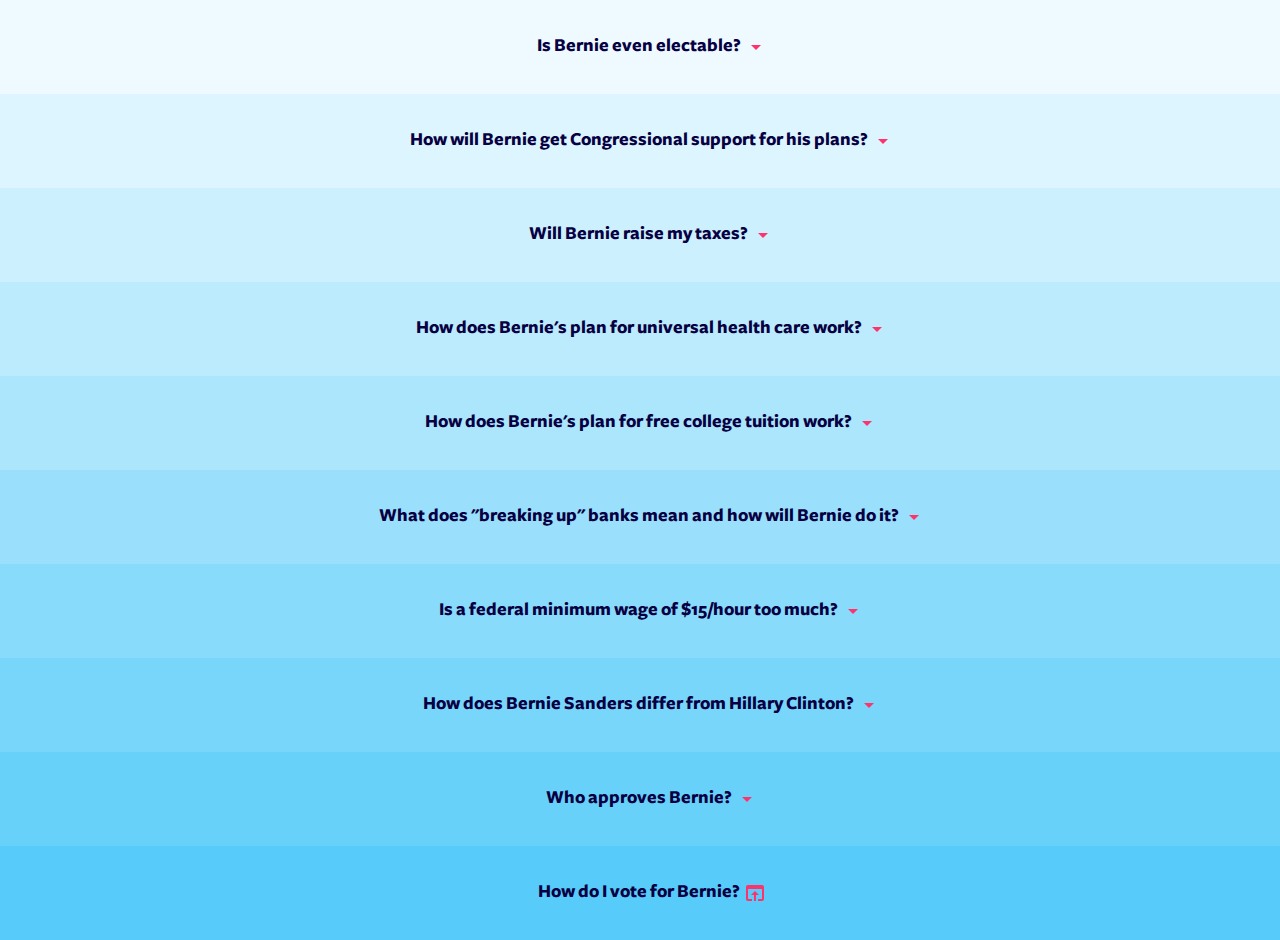
==== commit 7ec815d4: "Update 2016-04-10T00:33:07.510Z" ====
--- a/index.html
+++ b/index.html
@@ -1,4 +1,4 @@
-<!doctype html><html lang="en"><head><meta charset="utf-8"><meta name="description" content=""><meta name="viewport" content="width=device-width, initial-scale=1"><meta name="generator" content="Polymer Starter Kit"><title>Sanders Canvassing</title><link rel="shortcut icon" href="images/icon.svg" type="image/svg"><base target="_blank"><meta name="theme-color" content="#2E3AA1"><link rel="manifest" href="manifest.json"><meta name="msapplication-TileColor" content="#3372DF"><meta name="mobile-web-app-capable" content="yes"><meta name="application-name" content="PSK"><link rel="icon" sizes="192x192" href="images/touch/chrome-touch-icon-192x192.png"><meta name="apple-mobile-web-app-capable" content="yes"><meta name="apple-mobile-web-app-status-bar-style" content="black"><meta name="apple-mobile-web-app-title" content="Sanders Canvassing"><link rel="apple-touch-icon" href="images/touch/apple-touch-icon-57x57.png"><meta name="msapplication-TileImage" content="images/touch/ms-touch-icon-144x144-precomposed.png"><link rel="stylesheet" href="styles/main.css"><script src="bower_components/webcomponentsjs/webcomponents-lite.min.js"></script><link rel="import" href="elements/elements.html"><link rel="import" href="styles/shared-styles.html"></head><body unresolved=""><template is="dom-bind" id="app"><style is="custom-style" include="shared-styles"></style><style is="custom-style">
+<!doctype html><html lang="en"><head><meta charset="utf-8"><meta name="description" content=""><meta name="viewport" content="width=device-width, initial-scale=1"><meta name="generator" content="Polymer Starter Kit"><title>Sanders Canvassing</title><link rel="shortcut icon" href="images/icon.svg" type="image/svg"><base target="_blank"><meta name="theme-color" content="#2E3AA1"><link rel="manifest" href="manifest.json"><meta name="msapplication-TileColor" content="#3372DF"><meta name="mobile-web-app-capable" content="yes"><meta name="application-name" content="Sanders Canvassing"><link rel="icon" sizes="192x192" href="images/touch/chrome-touch-icon-192x192.png"><meta name="apple-mobile-web-app-capable" content="yes"><meta name="apple-mobile-web-app-status-bar-style" content="black"><meta name="apple-mobile-web-app-title" content="Sanders Canvassing"><link rel="apple-touch-icon" href="images/touch/apple-touch-icon-57x57.png"><meta name="msapplication-TileImage" content="images/touch/ms-touch-icon-144x144-precomposed.png"><link rel="stylesheet" href="styles/main.css"><script src="bower_components/webcomponentsjs/webcomponents-lite.min.js"></script><link rel="import" href="elements/elements.html"><link rel="import" href="styles/shared-styles.html"></head><body unresolved=""><template is="dom-bind" id="app"><style is="custom-style" include="shared-styles"></style><style is="custom-style">
           .inherit {
               color: inherit;
               background-color: inherit;
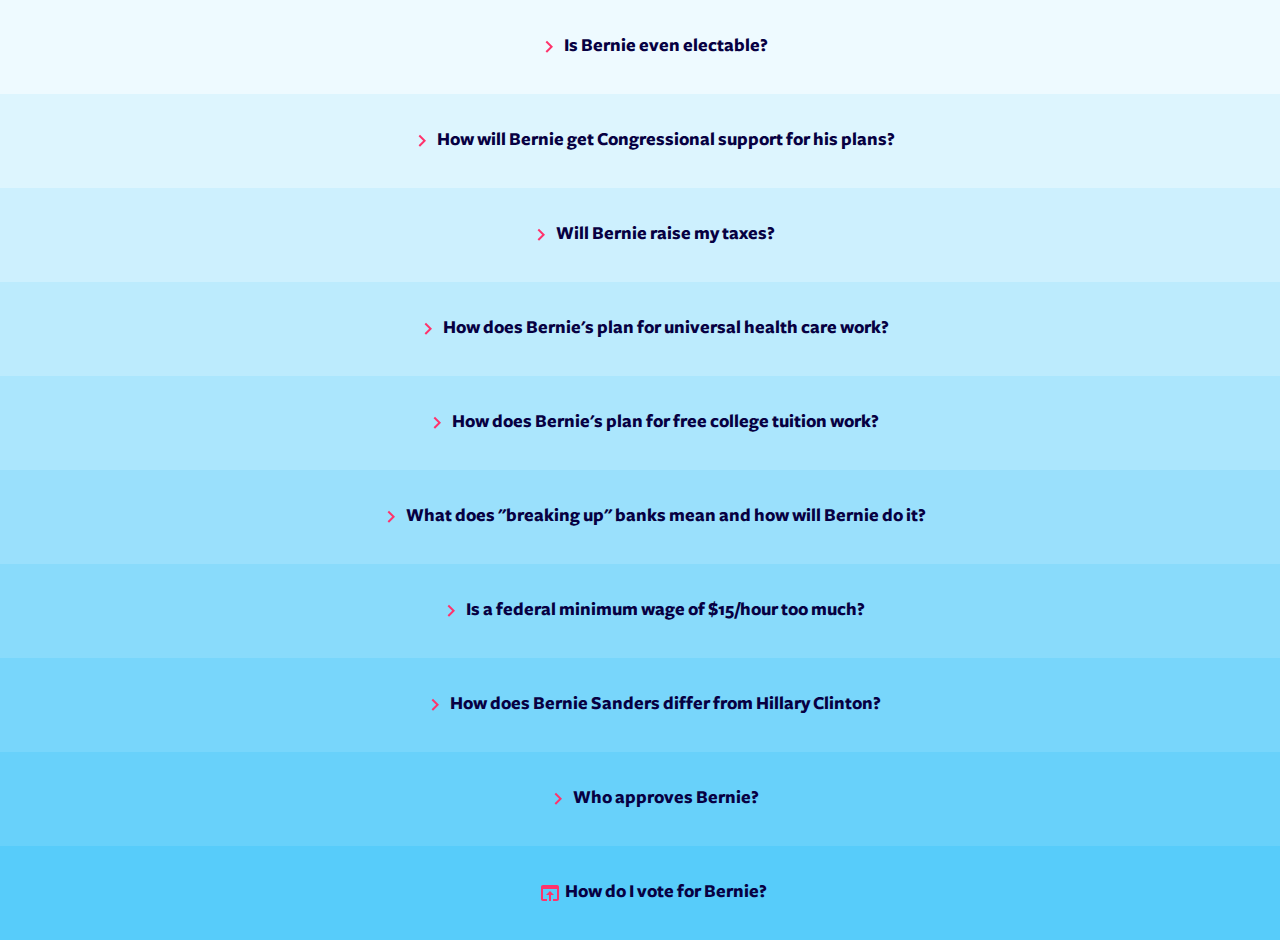
==== commit 7e33e298: "Update 2016-04-10T02:16:22.842Z" ====
--- a/index.html
+++ b/index.html
@@ -1,4 +1,4 @@
-<!doctype html><html lang="en"><head><meta charset="utf-8"><meta name="description" content=""><meta name="viewport" content="width=device-width, initial-scale=1"><meta name="generator" content="Polymer Starter Kit"><title>Sanders Canvassing</title><link rel="shortcut icon" href="images/icon.svg" type="image/svg"><base target="_blank"><meta name="theme-color" content="#2E3AA1"><link rel="manifest" href="manifest.json"><meta name="msapplication-TileColor" content="#3372DF"><meta name="mobile-web-app-capable" content="yes"><meta name="application-name" content="Sanders Canvassing"><link rel="icon" sizes="192x192" href="images/touch/chrome-touch-icon-192x192.png"><meta name="apple-mobile-web-app-capable" content="yes"><meta name="apple-mobile-web-app-status-bar-style" content="black"><meta name="apple-mobile-web-app-title" content="Sanders Canvassing"><link rel="apple-touch-icon" href="images/touch/apple-touch-icon-57x57.png"><meta name="msapplication-TileImage" content="images/touch/ms-touch-icon-144x144-precomposed.png"><link rel="stylesheet" href="styles/main.css"><script src="bower_components/webcomponentsjs/webcomponents-lite.min.js"></script><link rel="import" href="elements/elements.html"><link rel="import" href="styles/shared-styles.html"></head><body unresolved=""><template is="dom-bind" id="app"><style is="custom-style" include="shared-styles"></style><style is="custom-style">
+<!doctype html><html lang="en" manifest="cache.manifest"><head><meta charset="utf-8"><meta name="description" content=""><meta name="viewport" content="width=device-width, initial-scale=1"><meta name="generator" content="Polymer Starter Kit"><title>Berning Questions</title><link rel="shortcut icon" href="images/icon.svg" type="image/svg"><base target="_blank"><meta name="theme-color" content="#2E3AA1"><link rel="manifest" href="manifest.json"><meta name="msapplication-TileColor" content="#3372DF"><meta name="mobile-web-app-capable" content="yes"><meta name="application-name" content="Berning Questions"><link rel="icon" sizes="192x192" href="images/touch/android-192x192.jpg"><meta name="apple-mobile-web-app-capable" content="yes"><meta name="apple-mobile-web-app-status-bar-style" content="black"><meta name="apple-mobile-web-app-title" content="Berning Questions"><link rel="apple-touch-icon" sizes="57x57" href="images/touch/iphone-nonretina-57x57.jpg"><link rel="apple-touch-icon" sizes="72x72" href="images/touch/ipad-nonretina-72x72.jpg"><link rel="apple-touch-icon" sizes="114x114" href="images/touch/iphone-icon-114x114.jpg"><link rel="apple-touch-icon" sizes="144x144" href="images/touch/ipad-icon-144x144.jpg"><meta name="msapplication-TileImage" content="images/touch/ms-touch-icon-144x144-precomposed.png"><link rel="stylesheet" href="styles/main.css"><script src="bower_components/webcomponentsjs/webcomponents-lite.min.js"></script><link rel="import" href="elements/elements.html"><link rel="import" href="styles/shared-styles.html"></head><body unresolved=""><template is="dom-bind" id="app"><style is="custom-style" include="shared-styles"></style><style is="custom-style">
           .inherit {
               color: inherit;
               background-color: inherit;
@@ -37,4 +37,4 @@
               padding-left: 5px;
               padding-bottom: 2px;
           }
-      </style><my-accordion class="topcontent"><my-accordion-page title="Is Bernie even electable?"><img src="images/d1main.svg" alt="Electability"><my-accordion class="subcontent-drawer"><my-accordion-page title="If Bernie is more electable, why is he behind in delegate count?"><img src="images/d1subdrawer1.svg" alt="DelegateCount"></my-accordion-page><my-accordion-page title="Sources and Additional Reading"><ul><li><a href="https://www.qu.edu/images/polling/us/us02182016_Urpfd42.pdf">Quinnipiac University Poll: American Voters Feel the Bern:</a></li><li><a href="http://fivethirtyeight.com/features/donald-trump-is-really-unpopular-with-general-election-voters/">FiveThirtyEight Favorability Ratings:</a></li><li><a href="http://robertreich.org/post/138036377515">General Election Matchups:</a></li><li><a href="http://elections.huffingtonpost.com/pollster/2016-national-democratic-primary">HuffPost’s 2016 National Democratic Primary Poll tracker:</a></li><li><a href="http://time.com/4279143/bernie-sanders-breaks-fundraising-record/">Time: Bernie Sanders Breaks Fundraising Record:</a></li><li><a href="http://www.theatlantic.com/politics/archive/2016/03/bernie-sanders-fundraising/471648/">The Atlantic: Bernie Sanders’s Big Money:</a></li><li><a href="http://www.nytimes.com/interactive/2016/us/elections/election-2016-campaign-money-race.html">NYT: Campaign funding:</a></li><li><a href="http://observer.com/2015/12/shock-poll-bernie-sanders-is-the-most-electable-candidate-in-either-party/">Bernie Sanders is the Most Electable Candidate in Either Party:</a></li><li><a href="http://www.huffingtonpost.com/benjamin-studebaker/why-bernie-sanders-is-more-electable_b_9219882.html">Why Bernie Sanders is more Electable:</a></li><li><a href="http://www.salon.com/2016/02/19/hillary_clinton_just_cant_win_democrats_need_to_accept_that_only_bernie_sanders_can_defeat_the_gop/">Only Bernie Sanders can defeat the GOP</a></li></ul></my-accordion-page></my-accordion></my-accordion-page><my-accordion-page title="How will Bernie get Congressional support for his plans?"><img src="images/d2main.svg" alt="CongressionalSupport" class="padBottom"><my-accordion><my-accordion-page title="What has Bernie managed to get through Congress?"><img src="images/d2subdrawer1.svg" alt="Congress"></my-accordion-page><my-accordion-page title="What are Bernie's other qualifications?"><img src="images/d2subdrawer2.svg" alt="Qualifications"></my-accordion-page><my-accordion-page title="Sources and Additional Reading"><ul><li><a href="https://docs.google.com/spreadsheets/d/1MZGzbSWESE8t18GGzrgc2FfL0b5tz-vmNf-F_-w5yN4/edit?usp=sharing">The complete list of Sanders Democrats:</a></li><li><a href="https://www.facebook.com/SandersDemocrats/">Sanders Democrats Facebook Group:</a></li><li><a href="http://www.rollingstone.com/politics/news/inside-the-horror-show-that-is-congress-20050825">2005 Rolling Stone profile:</a></li><li><a href="http://www.alternet.org/election-2016/bernie-gets-it-done-sanders-record-pushing-through-major-reforms-will-surprise-you">Alternet: Bernie Gets it Done:</a></li><li><a href="http://www.nytimes.com/2016/03/15/us/politics/bernie-sanders-amendments.html">NYT: Via Legislative Side Doors, Bernie Sanders Won Modest Victories:</a></li><li><a href="http://www.msnbc.com/msnbc/bernie-sanders-remakes-budget-committee-his-image">MSNBC: Bernie Sanders remakes Budget Committee in his image:</a></li><li><a href="http://www.sanders.senate.gov/legislative-landmarks">Legislative Landmarks</a></li></ul></my-accordion-page></my-accordion></my-accordion-page><my-accordion-page title="Will Bernie raise my taxes?"><img src="images/d3main.svg" usemap="#taxes" alt="Taxes" class="padBottom"><map name="taxes"><area shape="rect" coords="7,105,236,173" href="http://www.bernietax.com/#0.0" alt="TaxCalculator" target="_blank"></map><my-accordion><my-accordion-page title="How will Bernie spend the extra tax money?"><img src="images/d3subdrawer1.svg"></my-accordion-page><my-accordion-page title="Sources and Additional Reading"><ul><li><a href="http://www.berniesanders.com">berniesanders.com</a></li></ul></my-accordion-page></my-accordion></my-accordion-page><my-accordion-page title="How does Bernie's plan for universal health care work?"><img src="images/d4main.svg" usemap="#healthcare" alt="Healthcare" class="padBottom"><map name="healthcare"><area shape="rect" coords="35,343,263,409" href="http://valadian.github.io/SandersHealthcareCalculator" alt="HealtcareCalculator" target="_blank"></map><my-accordion><my-accordion-page title="Will it be expensive?"><img src="images/d4subdrawer1.svg" alt="IsItExpensive"></my-accordion-page><my-accordion-page title="How will Bernie pay for it?"><img src="images/d4subdrawer2.svg" alt="PayForIt"></my-accordion-page><my-accordion-page title="Sources and Additional Reading"><ul><li><a href="http://www.berniesanders.com">Policy info from berniesanders.com</a></li><li><a href="http://www.commonwealthfund.org/publications/press-releases/2015/oct/us-spends-more-on-health-care-than-other-nations">The Common Wealth Fund: US Spends more on Health Care than other High-Income Nations But has Lower Life Expectancy, Worse Health:</a></li><li><a href="http://www.bbc.com/news/business-28212223">http://www.bbc.com/news/business-28212223</a></li><li><a href="http://www.alternet.org/economy/robert-reich-would-you-rather-2-or-3-big-health-">http://www.alternet.org/economy/robert-reich-would-you-rather-2-or-3-big-health-</a></li><li><a href="http://www.ibtimes.com/obamacare-effect-top-us-insurers-reward-shareholders-healthcare-costs-climb-2032391">insurance-companies-or-govt-run-single-payer</a></li><li><a href="http://www.modernhealthcare.com/article/20150203/NEWS/302039967">http://www.modernhealthcare.com/article/20150203/NEWS/302039967</a></li><li><a href="http://connect.dcat.org/blogs/patricia-van-arnum/2015/08/03/outlook-2018-the-current-">http://connect.dcat.org/blogs/patricia-van-arnum/2015/08/03/outlook-2018-the-current-and-future-direction-of-the-pharma-industry#.VvyFPZNViko</a></li></ul></my-accordion-page></my-accordion></my-accordion-page><my-accordion-page title="How does Bernie's plan for free college tuition work?"><img src="images/d5main.svg" alt="CollegePlan"><my-accordion><my-accordion-page title="Sources and Additional Reading"><ul><li><a href="http://www.berniesanders.com">Info from berniesanders.com</a></li></ul></my-accordion-page></my-accordion></my-accordion-page><my-accordion-page title="What does &quot;breaking up&quot; banks mean and how will Bernie do it?"><img src="images/d9main.svg" alt="BreakingUpBanks"><my-accordion><my-accordion><my-accordion-page title="Sources and Additional Reading"><ul><li><a href="http://www.citizen.org/Page.aspx?pid=5359">Breaking Up Banks FAQs:</a></li><li><a href="https://berniesanders.com/statement-by-senator-bernie-sanders-on-wall-street-and-the-economy/">Bernie’s plan:</a></li><li><a href="http://rooseveltinstitute.org/sanders-ending-tbtf/">http://rooseveltinstitute.org/sanders-ending-tbtf/</a></li></ul></my-accordion-page></my-accordion></my-accordion></my-accordion-page><my-accordion-page title="Is a federal minimum wage of $15/hour too much?"><img src="images/d6main.svg" alt="MinimumWage" class="padBottom"><my-accordion><my-accordion-page title="Is the current federal wage really a starvation wage?"><img src="images/d6subdrawer1.svg" alt="StarvationWage"></my-accordion-page><my-accordion-page title="Won't increasing the minimum wage harm small businesses?"><img src="images/d6subdrawer2.svg" alt="SmallBusiness"></my-accordion-page><my-accordion-page title="Sources and Additional Reading"><ul><li><a href="http://www.berniesanders.com">Berniesanders.com</a></li><li><a href="http://www.feelthebern.org">feelthebern.org</a></li><li><a href="http://www.epi.org/publication/safety-net-savings-from-raising-minimum-wage/">Graphs on the minimum wage:</a></li><li><a href="http://nlihc.org/sites/default/files/oor/OOR2015_Factsheet.pdf">2015 National Low Income Housing Coalition Factsheet:</a></li><li><a href="http://www.thenation.com/article/bernie-sanders-will-make-the-economy-great-again/">The Nation: Bernie Sanders Will Make the Economy Great Again:</a></li><li><a href="http://www.seattle.gov/laborstandards/minimum-wage">Seattle’s $15/hr minimum wage:</a></li><li><a href="http://cepr.net/blogs/cepr-blog/2014-job-creation-in-states-that-raised-the-minimum-wage">Center for Economic and Policy Research’s 2014 study on the benefits of raising the minimum wage:</a></li><li><a href="http://www.theatlantic.com/politics/archive/2016/03/a-major-leap-for-the-minimum-wage/475920/">The Atlantic: A Major Leap for the Minimum Wage:</a></li></ul></my-accordion-page></my-accordion></my-accordion-page><my-accordion-page title="How does Bernie Sanders differ from Hillary Clinton?"><img src="images/d7main.svg" alt="Differences"><my-accordion><my-accordion-page title="Sources and Additional Reading"><ul><li><a href="http://www.politifact.com/punditfact/article/2015/sep/02/11-examples-hillary-clinton-and-bernie-sanders-hol/">Voting Record Chart:</a></li><li><a href="http://www.politifact.com/truth-o-meter/statements/2015/jul/07/facebook-posts/meme-says-hillary-clintons-top-donors-are-banks-an/">Funding Chart:</a></li><li><a href="http://politicalcompass.org/uselection2016">Political Compass Chart:</a></li></ul></my-accordion-page></my-accordion></my-accordion-page><my-accordion-page title="Who approves Bernie?"><img src="images/D8main.svg" alt="Approval" usemap="#endorsements"><map name="endorsements"><area shape="rect" coords="35,1950,267,2020" href="https://en.wikipedia.org/wiki/List_of_Bernie_Sanders_presidential_campaign_endorsements,_2016" alt="Endorsements" target="_blank"></map><my-accordion><my-accordion-page title="Sources and Additional Reading"><ul><li><a href="http://www.nytimes.com/live/new-hampshire-primary-2016-election/a-prominent-bernie-sanders-critic-ta-nehisi-coates-is-now-a-fan/">Ta Nehisi Coates:</a></li><li><a href="http://vetsforbernie.org/what-vets-say-about-bernie/">Veterans:</a></li><li><a href="http://vetsforbernie.org/honors/">Veterans:</a></li><li><a href="http://www.politicususa.com/2016/01/14/170-economists-bernie-sanders-plan-reform-wall-st-rein-greed.html">170 top economists:</a></li><li><a href="http://www.politico.com/story/2016/02/bernie-sanders-robert-reich-endorsement-219892">Robert Reich:</a></li><li><a href="http://www.democracynow.org/2015/11/12/stiglitz_sanders_is_right_everybody_has">Joseph Stiglitz:</a></li><li><a href="http://www.theguardian.com/us-news/commentisfree/2016/feb/16/thomas-piketty-bernie-sanders-us-election-2016">Thomas Piketty:</a></li><li><a href="https://www.facebook.com/drcornelwest/posts/10155953989390111">Dr. Cornel West:</a></li><li><a href="http://www.thenation.com/article/bernie-sanders-just-won-two-of-his-biggest-endorsements-in-a-long-campaign/">Tulsi Gabbard:</a></li><li><a href="https://berniesanders.com/artists/">Artists for Bernie:</a></li><li><a href="http://feelthebern.org/endorsements-for-bernie-sanders/">Individuals/Organizations:</a></li></ul></my-accordion-page></my-accordion></my-accordion-page><my-accordion-page title="How do I vote for Bernie?" link-url="https://vote.berniesanders.com/"></my-accordion-page></my-accordion></template><script src="scripts/app.js"></script></body></html>+      </style><my-accordion class="topcontent"><my-accordion-page title="Is Bernie even electable?"><img src="images/d1main.svg" alt="Electability"><my-accordion class="subcontent-drawer"><my-accordion-page title="If Bernie is more electable, why is he behind in delegate count?"><img src="images/d1subdrawer1.svg" alt="DelegateCount"></my-accordion-page><my-accordion-page title="Sources and Additional Reading"><ul><li><a href="https://www.qu.edu/images/polling/us/us02182016_Urpfd42.pdf">Quinnipiac University Poll: American Voters Feel the Bern</a></li><li><a href="http://fivethirtyeight.com/features/donald-trump-is-really-unpopular-with-general-election-voters/">FiveThirtyEight Favorability Ratings</a></li><li><a href="http://robertreich.org/post/138036377515">General Election Matchups</a></li><li><a href="http://elections.huffingtonpost.com/pollster/2016-national-democratic-primary">HuffPost’s 2016 National Democratic Primary Poll tracker</a></li><li><a href="http://time.com/4279143/bernie-sanders-breaks-fundraising-record/">Time: Bernie Sanders Breaks Fundraising Record</a></li><li><a href="http://www.theatlantic.com/politics/archive/2016/03/bernie-sanders-fundraising/471648/">The Atlantic: Bernie Sanders’s Big Money</a></li><li><a href="http://www.nytimes.com/interactive/2016/us/elections/election-2016-campaign-money-race.html">NYT: Campaign funding</a></li><li><a href="http://observer.com/2015/12/shock-poll-bernie-sanders-is-the-most-electable-candidate-in-either-party/">Bernie Sanders is the Most Electable Candidate in Either Party</a></li><li><a href="http://www.huffingtonpost.com/benjamin-studebaker/why-bernie-sanders-is-more-electable_b_9219882.html">Why Bernie Sanders is more Electable</a></li><li><a href="http://www.salon.com/2016/02/19/hillary_clinton_just_cant_win_democrats_need_to_accept_that_only_bernie_sanders_can_defeat_the_gop/">Only Bernie Sanders can defeat the GOP</a></li></ul></my-accordion-page></my-accordion></my-accordion-page><my-accordion-page title="How will Bernie get Congressional support for his plans?"><img src="images/d2main.svg" alt="CongressionalSupport" class="padBottom"><my-accordion><my-accordion-page title="What has Bernie managed to get through Congress?"><img src="images/d2subdrawer1.svg" alt="Congress"></my-accordion-page><my-accordion-page title="What are Bernie's other qualifications?"><img src="images/d2subdrawer2.svg" alt="Qualifications"></my-accordion-page><my-accordion-page title="Sources and Additional Reading"><ul><li><a href="https://docs.google.com/spreadsheets/d/1MZGzbSWESE8t18GGzrgc2FfL0b5tz-vmNf-F_-w5yN4/edit?usp=sharing">The complete list of Sanders Democrats</a></li><li><a href="https://www.facebook.com/SandersDemocrats/">Sanders Democrats Facebook Group</a></li><li><a href="http://www.rollingstone.com/politics/news/inside-the-horror-show-that-is-congress-20050825">2005 Rolling Stone profile</a></li><li><a href="http://www.alternet.org/election-2016/bernie-gets-it-done-sanders-record-pushing-through-major-reforms-will-surprise-you">Alternet: Bernie Gets it Done</a></li><li><a href="http://www.nytimes.com/2016/03/15/us/politics/bernie-sanders-amendments.html">NYT: Via Legislative Side Doors, Bernie Sanders Won Modest Victories</a></li><li><a href="http://www.msnbc.com/msnbc/bernie-sanders-remakes-budget-committee-his-image">MSNBC: Bernie Sanders remakes Budget Committee in his image</a></li><li><a href="http://www.sanders.senate.gov/legislative-landmarks">Legislative Landmarks</a></li></ul></my-accordion-page></my-accordion></my-accordion-page><my-accordion-page title="Will Bernie raise my taxes?"><img src="images/d3main.svg" usemap="#taxes" alt="Taxes" class="padBottom"><map name="taxes"><area shape="rect" coords="7,105,236,173" href="http://www.bernietax.com/#0.0" alt="TaxCalculator" target="_blank"></map><my-accordion><my-accordion-page title="How will Bernie spend the extra tax money?"><img src="images/d3subdrawer1.svg"></my-accordion-page><my-accordion-page title="Sources and Additional Reading"><ul><li><a href="http://www.berniesanders.com">berniesanders.com</a></li></ul></my-accordion-page></my-accordion></my-accordion-page><my-accordion-page title="How does Bernie's plan for universal health care work?"><img src="images/d4main.svg" usemap="#healthcare" alt="Healthcare" class="padBottom"><map name="healthcare"><area shape="rect" coords="35,343,263,409" href="http://valadian.github.io/SandersHealthcareCalculator" alt="HealtcareCalculator" target="_blank"></map><my-accordion><my-accordion-page title="Will it be expensive?"><img src="images/d4subdrawer1.svg" alt="IsItExpensive"></my-accordion-page><my-accordion-page title="How will Bernie pay for it?"><img src="images/d4subdrawer2.svg" alt="PayForIt"></my-accordion-page><my-accordion-page title="Sources and Additional Reading"><ul><li><a href="http://www.berniesanders.com">Policy info from berniesanders.com</a></li><li><a href="http://www.commonwealthfund.org/publications/press-releases/2015/oct/us-spends-more-on-health-care-than-other-nations">The Common Wealth Fund: US Spends more on Health Care than other High-Income Nations But has Lower Life Expectancy, Worse Health</a></li><li><a href="http://www.bbc.com/news/business-28212223">http://www.bbc.com/news/business-28212223</a></li><li><a href="http://www.alternet.org/economy/robert-reich-would-you-rather-2-or-3-big-health-">http://www.alternet.org/economy/robert-reich-would-you-rather-2-or-3-big-health-</a></li><li><a href="http://www.ibtimes.com/obamacare-effect-top-us-insurers-reward-shareholders-healthcare-costs-climb-2032391">insurance-companies-or-govt-run-single-payer</a></li><li><a href="http://www.modernhealthcare.com/article/20150203/NEWS/302039967">http://www.modernhealthcare.com/article/20150203/NEWS/302039967</a></li><li><a href="http://connect.dcat.org/blogs/patricia-van-arnum/2015/08/03/outlook-2018-the-current-">http://connect.dcat.org/blogs/patricia-van-arnum/2015/08/03/outlook-2018-the-current-and-future-direction-of-the-pharma-industry#.VvyFPZNViko</a></li></ul></my-accordion-page></my-accordion></my-accordion-page><my-accordion-page title="How does Bernie's plan for free college tuition work?"><img src="images/d5main.svg" alt="CollegePlan"><my-accordion><my-accordion-page title="Sources and Additional Reading"><ul><li><a href="http://www.berniesanders.com">Info from berniesanders.com</a></li></ul></my-accordion-page></my-accordion></my-accordion-page><my-accordion-page title="What does &quot;breaking up&quot; banks mean and how will Bernie do it?"><img src="images/d9main.svg" alt="BreakingUpBanks"><my-accordion><my-accordion><my-accordion-page title="Sources and Additional Reading"><ul><li><a href="http://www.citizen.org/Page.aspx?pid=5359">Breaking Up Banks FAQs:</a></li><li><a href="https://berniesanders.com/statement-by-senator-bernie-sanders-on-wall-street-and-the-economy/">Bernie’s plan</a></li><li><a href="http://rooseveltinstitute.org/sanders-ending-tbtf/">http://rooseveltinstitute.org/sanders-ending-tbtf/</a></li></ul></my-accordion-page></my-accordion></my-accordion></my-accordion-page><my-accordion-page title="Is a federal minimum wage of $15/hour too much?"><img src="images/d6main.svg" alt="MinimumWage" class="padBottom"><my-accordion><my-accordion-page title="Is the current federal wage really a starvation wage?"><img src="images/d6subdrawer1.svg" alt="StarvationWage"></my-accordion-page><my-accordion-page title="Won't increasing the minimum wage harm small businesses?"><img src="images/d6subdrawer2.svg" alt="SmallBusiness"></my-accordion-page><my-accordion-page title="Sources and Additional Reading"><ul><li><a href="http://www.berniesanders.com">Berniesanders.com</a></li><li><a href="http://www.feelthebern.org">feelthebern.org</a></li><li><a href="http://www.epi.org/publication/safety-net-savings-from-raising-minimum-wage/">Graphs on the minimum wage</a></li><li><a href="http://nlihc.org/sites/default/files/oor/OOR2015_Factsheet.pdf">2015 National Low Income Housing Coalition Factsheet</a></li><li><a href="http://www.thenation.com/article/bernie-sanders-will-make-the-economy-great-again/">The Nation: Bernie Sanders Will Make the Economy Great Again</a></li><li><a href="http://www.seattle.gov/laborstandards/minimum-wage">Seattle’s $15/hr minimum wage</a></li><li><a href="http://cepr.net/blogs/cepr-blog/2014-job-creation-in-states-that-raised-the-minimum-wage">Center for Economic and Policy Research’s 2014 study on the benefits of raising the minimum wage</a></li><li><a href="http://www.theatlantic.com/politics/archive/2016/03/a-major-leap-for-the-minimum-wage/475920/">The Atlantic: A Major Leap for the Minimum Wage</a></li></ul></my-accordion-page></my-accordion></my-accordion-page><my-accordion-page title="How does Bernie Sanders differ from Hillary Clinton?"><img src="images/d7main.svg" alt="Differences"><my-accordion><my-accordion-page title="Sources and Additional Reading"><ul><li><a href="http://www.politifact.com/punditfact/article/2015/sep/02/11-examples-hillary-clinton-and-bernie-sanders-hol/">Voting Record Chart</a></li><li><a href="http://www.politifact.com/truth-o-meter/statements/2015/jul/07/facebook-posts/meme-says-hillary-clintons-top-donors-are-banks-an/">Funding Chart</a></li><li><a href="http://politicalcompass.org/uselection2016">Political Compass Chart</a></li></ul></my-accordion-page></my-accordion></my-accordion-page><my-accordion-page title="Who approves Bernie?"><img src="images/D8main.svg" alt="Approval" usemap="#endorsements"><map name="endorsements"><area shape="rect" coords="35,1950,267,2020" href="https://en.wikipedia.org/wiki/List_of_Bernie_Sanders_presidential_campaign_endorsements,_2016" alt="Endorsements" target="_blank"></map><my-accordion><my-accordion-page title="Sources and Additional Reading"><ul><li><a href="http://www.nytimes.com/live/new-hampshire-primary-2016-election/a-prominent-bernie-sanders-critic-ta-nehisi-coates-is-now-a-fan/">Ta Nehisi Coates</a></li><li><a href="http://vetsforbernie.org/what-vets-say-about-bernie/">Veterans</a></li><li><a href="http://vetsforbernie.org/honors/">Veterans</a></li><li><a href="http://www.politicususa.com/2016/01/14/170-economists-bernie-sanders-plan-reform-wall-st-rein-greed.html">170 top economists</a></li><li><a href="http://www.politico.com/story/2016/02/bernie-sanders-robert-reich-endorsement-219892">Robert Reich</a></li><li><a href="http://www.democracynow.org/2015/11/12/stiglitz_sanders_is_right_everybody_has">Joseph Stiglitz</a></li><li><a href="http://www.theguardian.com/us-news/commentisfree/2016/feb/16/thomas-piketty-bernie-sanders-us-election-2016">Thomas Piketty</a></li><li><a href="https://www.facebook.com/drcornelwest/posts/10155953989390111">Dr. Cornel West</a></li><li><a href="http://www.thenation.com/article/bernie-sanders-just-won-two-of-his-biggest-endorsements-in-a-long-campaign/">Tulsi Gabbard</a></li><li><a href="https://berniesanders.com/artists/">Artists for Bernie</a></li><li><a href="http://feelthebern.org/endorsements-for-bernie-sanders/">Individuals/Organizations</a></li></ul></my-accordion-page></my-accordion></my-accordion-page><my-accordion-page title="How do I vote for Bernie?" link-url="https://vote.berniesanders.com/"></my-accordion-page></my-accordion></template><script src="scripts/app.js"></script></body></html>